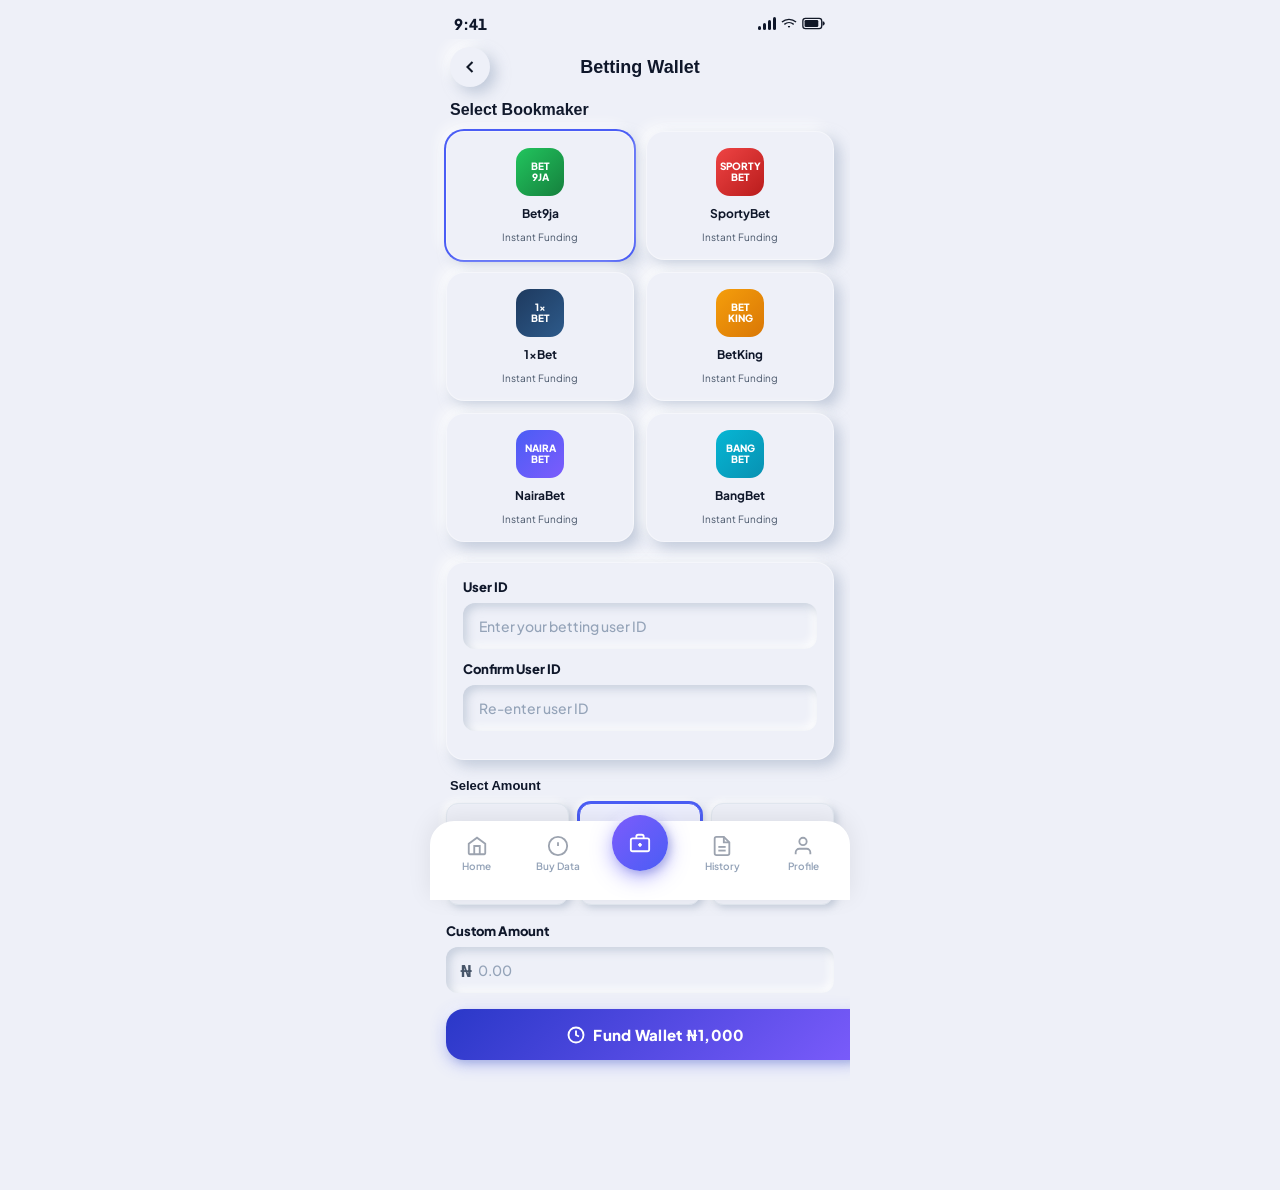
==== betting.html @ 4a7c75a3 "Add files via upload" ====
<!DOCTYPE html>
<html lang="en">
<head>
<meta charset="UTF-8">
<meta name="viewport" content="width=device-width, initial-scale=1.0, maximum-scale=1.0, user-scalable=no">
<title>Betting — BUMI Network</title>
<link rel="stylesheet" href="design-system.css">
<style>
.topbar{display:flex;justify-content:space-between;align-items:center;padding:8px 20px 14px}
.tb-back{width:40px;height:40px;border-radius:50%;background:var(--bg);display:flex;align-items:center;justify-content:center;cursor:pointer;box-shadow:var(--n-shadow)}
.tb-title{font-size:18px;font-weight:800;color:var(--txt);font-family:'Clash Display',sans-serif}

.book-grid{display:grid;grid-template-columns:repeat(2,1fr);gap:12px;padding:0 16px 20px}
.bookmaker{background:var(--bg);border-radius:var(--r-md);padding:16px;box-shadow:var(--n-shadow);border:1px solid rgba(255,255,255,.4);cursor:pointer;transition:all .2s;display:flex;flex-direction:column;align-items:center;gap:10px}
.bookmaker:active{box-shadow:var(--n-shadow-in);transform:scale(0.97)}
.bookmaker.sel{box-shadow:0 0 0 2px var(--b5),var(--n-shadow)}
.bm-logo{width:48px;height:48px;border-radius:14px;display:flex;align-items:center;justify-content:center;font-size:10px;font-weight:900;color:#fff;text-align:center;line-height:1.1}
.bm-name{font-size:12px;font-weight:700;color:var(--txt);text-align:center}
.bm-sub{font-size:10px;color:var(--txt2);text-align:center}

.bet9ja{background:linear-gradient(135deg,#22c55e,#15803d)}
.sporty{background:linear-gradient(135deg,#ef4444,#b91c1c)}
.xbet{background:linear-gradient(135deg,#1e3a5f,#2d5a8a)}
.betking{background:linear-gradient(135deg,#f59e0b,#d97706)}
.nairabet{background:linear-gradient(135deg,#4a5df5,#7c5cfc)}
.bangbet{background:linear-gradient(135deg,#06b6d4,#0891b2)}

.form-card{margin:0 16px 18px;background:var(--bg);border-radius:var(--r-md);padding:16px;box-shadow:var(--n-shadow);border:1px solid rgba(255,255,255,.4)}
.form-card label{font-size:13px;font-weight:800;color:var(--txt);margin-bottom:8px;display:block}
.form-card .n-input{margin-bottom:12px}

.amt-title{font-size:13px;font-weight:800;color:var(--txt);margin:0 20px 10px;font-family:'Clash Display',sans-serif}
.qamts{display:grid;grid-template-columns:repeat(3,1fr);gap:10px;padding:0 16px 18px}
.qamt{background:var(--bg);border:1.5px solid var(--border);border-radius:var(--r-sm);padding:14px 4px;text-align:center;font-size:13px;font-weight:700;color:var(--txt);cursor:pointer;transition:all .15s;box-shadow:var(--n-shadow-sm)}
.qamt.sel,.qamt:hover{border-color:var(--b5);color:var(--b5);background:var(--lightblue);box-shadow:0 0 0 2px var(--b5),var(--n-shadow-sm)}

.pay-btn{margin:0 16px 30px}
</style>
</head>
<body>
<div class="app-wrap">

<div class="screen active">
  <div class="sb">
    <span class="sb-time">9:41</span>
    <div class="sb-right">
      <div class="bars"><b></b><b></b><b></b><b></b></div>
      <svg width="16" height="16" viewBox="0 0 24 24" fill="none" stroke="#111827" stroke-width="2"><path d="M1.42 9a16 16 0 0 1 21.16 0M5 12.55a11 11 0 0 1 14.08 0M10.54 16.1a6 6 0 0 1 2.92 0M12 20h.01"/></svg>
      <svg width="24" height="13" viewBox="0 0 28 14"><rect x="1" y="1" width="22" height="12" rx="3" fill="none" stroke="#111827" stroke-width="1.5"/><rect x="3" y="3" width="16" height="8" rx="1.5" fill="#111827"/><path d="M24 4.5v5a2 2 0 0 0 0-5z" fill="#111827"/></svg>
    </div>
  </div>
  <div class="sc">
    <div class="topbar">
      <div class="tb-back" onclick="location.href='home.html'"><svg width="20" height="20" viewBox="0 0 24 24" fill="none" stroke="#111827" stroke-width="2.5"><polyline points="15 18 9 12 15 6"/></svg></div>
      <span class="tb-title">Betting Wallet</span>
      <div style="width:40px"></div>
    </div>

    <div class="sh"><span class="sh-title">Select Bookmaker</span></div>
    <div class="book-grid">
      <div class="bookmaker sel" onclick="selBook(this)">
        <div class="bm-logo bet9ja">BET<br>9JA</div>
        <div class="bm-name">Bet9ja</div>
        <div class="bm-sub">Instant Funding</div>
      </div>
      <div class="bookmaker" onclick="selBook(this)">
        <div class="bm-logo sporty">SPORTY<br>BET</div>
        <div class="bm-name">SportyBet</div>
        <div class="bm-sub">Instant Funding</div>
      </div>
      <div class="bookmaker" onclick="selBook(this)">
        <div class="bm-logo xbet">1x<br>BET</div>
        <div class="bm-name">1xBet</div>
        <div class="bm-sub">Instant Funding</div>
      </div>
      <div class="bookmaker" onclick="selBook(this)">
        <div class="bm-logo betking">BET<br>KING</div>
        <div class="bm-name">BetKing</div>
        <div class="bm-sub">Instant Funding</div>
      </div>
      <div class="bookmaker" onclick="selBook(this)">
        <div class="bm-logo nairabet">NAIRA<br>BET</div>
        <div class="bm-name">NairaBet</div>
        <div class="bm-sub">Instant Funding</div>
      </div>
      <div class="bookmaker" onclick="selBook(this)">
        <div class="bm-logo bangbet">BANG<br>BET</div>
        <div class="bm-name">BangBet</div>
        <div class="bm-sub">Instant Funding</div>
      </div>
    </div>

    <div class="form-card">
      <label>User ID</label>
      <input type="text" class="n-input" placeholder="Enter your betting user ID">
      <label>Confirm User ID</label>
      <input type="text" class="n-input" placeholder="Re-enter user ID">
    </div>

    <div class="amt-title">Select Amount</div>
    <div class="qamts">
      <div class="qamt" onclick="selAmt(this)">₦500</div>
      <div class="qamt sel" onclick="selAmt(this)">₦1,000</div>
      <div class="qamt" onclick="selAmt(this)">₦2,000</div>
      <div class="qamt" onclick="selAmt(this)">₦5,000</div>
      <div class="qamt" onclick="selAmt(this)">₦10,000</div>
      <div class="qamt" onclick="selAmt(this)">₦20,000</div>
    </div>

    <div style="margin:0 16px 16px">
      <label style="font-size:13px;font-weight:800;color:var(--txt);margin-bottom:8px;display:block">Custom Amount</label>
      <div style="position:relative">
        <span style="position:absolute;left:14px;top:50%;transform:translateY(-50%);font-weight:800;color:var(--txt2)">₦</span>
        <input type="number" class="n-input" placeholder="0.00" style="padding-left:32px">
      </div>
    </div>

    <button class="btn-primary pay-btn w-full" onclick="this.textContent='Processing...';setTimeout(()=>{this.textContent='✓ Wallet Funded!';this.style.background='var(--green)'},1500)">
      <svg width="18" height="18" viewBox="0 0 24 24" fill="none" stroke="white" stroke-width="2.5"><circle cx="12" cy="12" r="10"/><path d="M12 6v6l4 2"/></svg>
      Fund Wallet ₦1,000
    </button>
  </div>

  <div class="nav">
    <div class="ni" onclick="location.href='home.html'"><svg viewBox="0 0 24 24" fill="none" stroke="#9ca3af" stroke-width="2"><path d="M3 9.5L12 3l9 6.5V20a1 1 0 0 1-1 1H4a1 1 0 0 1-1-1z"/><polyline points="9 21 9 12 15 12 15 21"/></svg><span class="ni-lbl">Home</span></div>
    <div class="ni" onclick="location.href='buy-data.html'"><svg viewBox="0 0 24 24" fill="none" stroke="#9ca3af" stroke-width="2"><circle cx="12" cy="12" r="10"/><line x1="12" y1="8" x2="12" y2="12"/><line x1="12" y1="16" x2="12.01" y2="16"/></svg><span class="ni-lbl">Buy Data</span></div>
    <div class="ncb" onclick="location.href='wallet.html'"><svg viewBox="0 0 24 24" fill="none" stroke="white" stroke-width="2"><rect x="2" y="7" width="20" height="14" rx="2"/><path d="M16 7V5a2 2 0 0 0-2-2h-4a2 2 0 0 0-2 2v2"/><line x1="12" y1="12" x2="12" y2="16"/><line x1="10" y1="14" x2="14" y2="14"/></svg></div>
    <div class="ni" onclick="location.href='history.html'"><svg viewBox="0 0 24 24" fill="none" stroke="#9ca3af" stroke-width="2"><path d="M14 2H6a2 2 0 0 0-2 2v16a2 2 0 0 0 2 2h12a2 2 0 0 0 2-2V8z"/><polyline points="14 2 14 8 20 8"/><line x1="16" y1="13" x2="8" y2="13"/><line x1="16" y1="17" x2="8" y2="17"/></svg><span class="ni-lbl">History</span></div>
    <div class="ni" onclick="location.href='profile.html'"><svg viewBox="0 0 24 24" fill="none" stroke="#9ca3af" stroke-width="2"><path d="M20 21v-2a4 4 0 0 0-4-4H8a4 4 0 0 0-4 4v2"/><circle cx="12" cy="7" r="4"/></svg><span class="ni-lbl">Profile</span></div>
  </div>
</div>

<script>
function selBook(el){
  el.closest('.book-grid').querySelectorAll('.bookmaker').forEach(b=>b.classList.remove('sel'));
  el.classList.add('sel');
}
function selAmt(el){
  el.closest('.qamts').querySelectorAll('.qamt').forEach(a=>a.classList.remove('sel'));
  el.classList.add('sel');
}
</script>
</body>
</html>
---- design-system.css ----
/* ============================================================
   BUMI Network — Design System
   ============================================================ */

/* ── Google Fonts ── */
@import url('https://fonts.googleapis.com/css2?family=Plus+Jakarta+Sans:wght@400;500;600;700;800;900&family=Clash+Display:wght@400;500;600;700;800;900&display=swap');

/* ── CSS Variables ── */
:root {
  /* Brand */
  --b1:#0b0f2e; --b2:#141a4a; --b3:#1e2875; --b4:#2a38c8;
  --b5:#4a5df5; --b6:#7c5cfc; --b7:#a78bfa;
  /* Accents */
  --green:#22c55e; --red:#ef4444; --amber:#f59e0b; --orange:#f97316;
  /* Text */
  --txt:#0f172a; --txt2:#475569; --txt3:#94a3b8; --txt4:#cbd5e1;
  /* Surfaces */
  --bg:#eef0f8; --surface:#ffffff; --surface2:#f8fafc;
  --border:#e2e8f0; --lightblue:#eef0ff;
  /* Neumorphism shadows */
  --n-shadow: 6px 6px 14px rgba(163,177,198,0.6),
             -6px -6px 14px rgba(255,255,255,0.8);
  --n-shadow-in: inset 4px 4px 8px rgba(163,177,198,0.5),
                 inset -4px -4px 8px rgba(255,255,255,0.9);
  --n-shadow-sm: 3px 3px 7px rgba(163,177,198,0.5),
                -3px -3px 7px rgba(255,255,255,0.8);
  /* Glass */
  --glass: rgba(255,255,255,0.08);
  --glass-border: rgba(255,255,255,0.15);
  /* Radii */
  --r-sm:12px; --r-md:18px; --r-lg:24px; --r-xl:32px; --r-full:9999px;
  /* Transitions */
  --ease: cubic-bezier(0.4,0,0.2,1);
}

/* ── Reset ── */
*,*::before,*::after{margin:0;padding:0;box-sizing:border-box;-webkit-tap-highlight-color:transparent}
html{scroll-behavior:smooth}
body{font-family:'Plus Jakarta Sans',-apple-system,BlinkMacSystemFont,'Segoe UI',sans-serif;background:var(--bg);color:var(--txt);min-height:100vh;overflow-x:hidden}
h1,h2,h3,h4,h5,h6{font-family:'Clash Display','Plus Jakarta Sans',sans-serif;font-weight:800;line-height:1.15}

/* ── Mobile Container ── */
.app-wrap{width:100%;max-width:420px;margin:0 auto;min-height:100vh;position:relative;background:var(--bg)}

/* ── Screen System ── */
.screen{display:none;flex-direction:column;min-height:100vh;position:relative}
.screen.active{display:flex}

/* ── Scrollable Body ── */
.sc{flex:1;overflow-y:auto;overflow-x:hidden;-webkit-overflow-scrolling:touch;scrollbar-width:none;padding-bottom:100px}
.sc::-webkit-scrollbar{display:none}

/* ── Status Bar ── */
.sb{display:flex;justify-content:space-between;align-items:center;padding:14px 24px 6px;flex-shrink:0}
.sb-time{font-size:15px;font-weight:800;color:var(--txt);font-variant-numeric:tabular-nums}
.sb-right{display:flex;align-items:center;gap:5px}
.bars{display:flex;align-items:flex-end;gap:2px}
.bars b{display:block;width:3px;border-radius:1.5px;background:var(--txt)}
.bars b:nth-child(1){height:4px}
.bars b:nth-child(2){height:7px}
.bars b:nth-child(3){height:10px}
.bars b:nth-child(4){height:13px}

/* ── Bottom Nav ── */
.nav{position:fixed;bottom:0;left:50%;transform:translateX(-50%);width:100%;max-width:420px;background:var(--surface);display:flex;justify-content:space-around;align-items:center;padding:10px 6px 24px;box-shadow:0 -4px 24px rgba(0,0,0,.08);z-index:100;border-radius:24px 24px 0 0}
.ni{display:flex;flex-direction:column;align-items:center;gap:3px;cursor:pointer;min-width:54px;padding:4px 0;transition:transform .2s var(--ease)}
.ni:active{transform:scale(0.92)}
.ni-lbl{font-size:10px;font-weight:600;color:var(--txt3);transition:color .2s}
.ni.on .ni-lbl{color:var(--b5);font-weight:800}
.ni svg{width:22px;height:22px;transition:stroke .2s}
.ni.on svg{stroke:var(--b5)}
.ncb{width:56px;height:56px;border-radius:50%;background:linear-gradient(135deg,var(--b6),var(--b5));display:flex;align-items:center;justify-content:center;box-shadow:0 6px 20px rgba(100,90,255,.5),var(--n-shadow-sm);cursor:pointer;margin-top:-22px;flex-shrink:0;transition:transform .2s var(--ease),box-shadow .3s}
.ncb:active{transform:scale(0.92)}
.ncb:hover{box-shadow:0 8px 28px rgba(100,90,255,.6),var(--n-shadow-sm)}
.ncb svg{width:22px;height:22px}

/* ── Neumorphic Cards ── */
.n-card{background:var(--bg);border-radius:var(--r-md);box-shadow:var(--n-shadow);transition:all .25s var(--ease);border:1px solid rgba(255,255,255,0.4)}
.n-card:active{box-shadow:var(--n-shadow-in);transform:scale(0.98)}
.n-card-flat{background:var(--bg);border-radius:var(--r-md);box-shadow:var(--n-shadow-sm);border:1px solid rgba(255,255,255,0.3)}

/* ── Glass Cards ── */
.glass{background:var(--glass);backdrop-filter:blur(20px);-webkit-backdrop-filter:blur(20px);border:1px solid var(--glass-border);border-radius:var(--r-lg)}

/* ── Buttons ── */
.btn-primary{background:linear-gradient(135deg,var(--b4),var(--b6));color:#fff;border:none;border-radius:var(--r-md);padding:16px;font-size:15px;font-weight:800;cursor:pointer;display:flex;align-items:center;justify-content:center;gap:8px;letter-spacing:.3px;box-shadow:0 4px 16px rgba(74,93,245,.35),var(--n-shadow-sm);transition:all .25s var(--ease);font-family:inherit}
.btn-primary:hover{transform:translateY(-2px);box-shadow:0 6px 24px rgba(74,93,245,.45),var(--n-shadow-sm)}
.btn-primary:active{transform:translateY(0);box-shadow:0 2px 8px rgba(74,93,245,.3)}
.btn-outline{background:var(--bg);color:var(--b5);border:2px solid var(--b5);border-radius:var(--r-md);padding:14px;font-size:15px;font-weight:700;cursor:pointer;transition:all .2s;font-family:inherit}
.btn-outline:hover{background:var(--lightblue)}

/* ── Inputs ── */
.n-input{background:var(--bg);box-shadow:var(--n-shadow-in);border:none;border-radius:var(--r-sm);padding:14px 16px;font-size:14px;font-weight:600;color:var(--txt);font-family:inherit;width:100%;outline:none;transition:box-shadow .2s}
.n-input:focus{box-shadow:var(--n-shadow-in),0 0 0 2px var(--b5)}
.n-input::placeholder{color:var(--txt3);font-weight:500}

/* ── Section Header ── */
.sh{display:flex;justify-content:space-between;align-items:center;padding:0 20px 12px}
.sh-title{font-size:16px;font-weight:800;color:var(--txt);font-family:'Clash Display',sans-serif}
.sh-link{font-size:12px;font-weight:700;color:var(--b5);display:flex;align-items:center;gap:2px;cursor:pointer;transition:opacity .2s}
.sh-link:hover{opacity:.7}

/* ── Animations ── */
@keyframes float {
  0%,100%{transform:translateY(0)}
  50%{transform:translateY(-8px)}
}
@keyframes pulse-glow {
  0%,100%{box-shadow:0 0 0 0 rgba(74,93,245,.4)}
  50%{box-shadow:0 0 20px 8px rgba(74,93,245,.15)}
}
@keyframes sparkle {
  0%,100%{opacity:0;transform:scale(0) rotate(0deg)}
  50%{opacity:1;transform:scale(1) rotate(180deg)}
}
@keyframes slideUp {
  from{opacity:0;transform:translateY(30px)}
  to{opacity:1;transform:translateY(0)}
}
@keyframes fadeIn {
  from{opacity:0}
  to{opacity:1}
}
@keyframes shimmer {
  0%{background-position:-200% 0}
  100%{background-position:200% 0}
}
@keyframes spin-slow {
  from{transform:rotate(0deg)}
  to{transform:rotate(360deg)}
}
@keyframes bounce-in {
  0%{transform:scale(0.3);opacity:0}
  50%{transform:scale(1.05)}
  70%{transform:scale(0.95)}
  100%{transform:scale(1);opacity:1}
}
.animate-slideUp{animation:slideUp .5s var(--ease) forwards}
.animate-fadeIn{animation:fadeIn .4s var(--ease) forwards}
.animate-bounceIn{animation:bounce-in .6s var(--ease) forwards}
.float{animation:float 3s ease-in-out infinite}
.pulse-glow{animation:pulse-glow 2s ease-in-out infinite}

/* ── Ambient Orbs ── */
.orb{position:absolute;border-radius:50%;filter:blur(60px);pointer-events:none;z-index:0;opacity:.5}
.orb-1{width:200px;height:200px;background:linear-gradient(135deg,var(--b5),var(--b6));top:-60px;right:-40px}
.orb-2{width:160px;height:160px;background:linear-gradient(135deg,var(--b6),var(--b7));bottom:10%;left:-50px;opacity:.3}
.orb-3{width:120px;height:120px;background:linear-gradient(135deg,var(--green),var(--b5));top:40%;right:-30px;opacity:.25}

/* ── Sparkle Elements ── */
.sparkle{position:absolute;width:4px;height:4px;background:#fff;border-radius:50%;animation:sparkle 2s ease-in-out infinite}

/* ── Scrollbar hide utility ── */
.hide-scroll::-webkit-scrollbar{display:none}
.hide-scroll{scrollbar-width:none}

/* ── Utility ── */
.text-gradient{background:linear-gradient(135deg,var(--b4),var(--b6));-webkit-background-clip:text;-webkit-text-fill-color:transparent;background-clip:text}
.fw-800{font-weight:800}
.fw-900{font-weight:900}
.text-center{text-align:center}
.w-full{width:100%}
.mt-1{margin-top:4px}.mt-2{margin-top:8px}.mt-3{margin-top:12px}.mt-4{margin-top:16px}
.mb-1{margin-bottom:4px}.mb-2{margin-bottom:8px}.mb-3{margin-bottom:12px}.mb-4{margin-bottom:16px}
.px-4{padding-left:16px;padding-right:16px}
.py-3{padding-top:12px;padding-bottom:12px}
.gap-2{gap:8px}.gap-3{gap:12px}
.flex{display:flex}.flex-col{flex-direction:column}.items-center{align-items:center}.justify-between{justify-content:space-between}.justify-center{justify-content:center}
.grid{display:grid}
.relative{position:relative}.overflow-hidden{overflow:hidden}
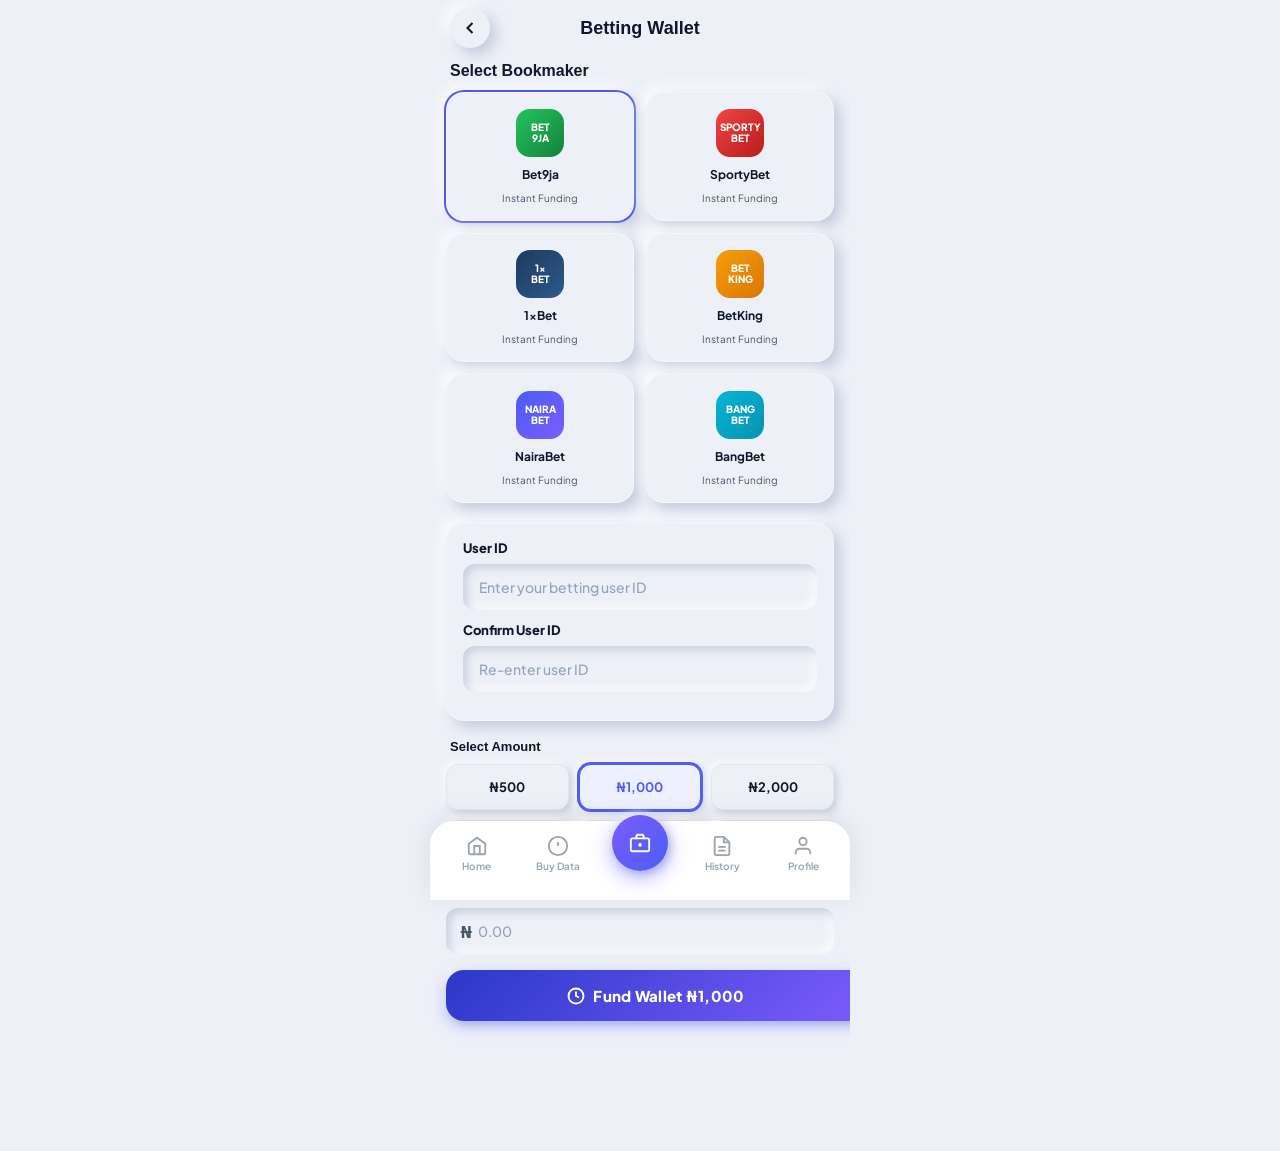
==== commit dc9bbbe0: "Update betting.html" ====
--- a/betting.html
+++ b/betting.html
@@ -41,14 +41,7 @@
 <div class="app-wrap">
 
 <div class="screen active">
-  <div class="sb">
-    <span class="sb-time">9:41</span>
-    <div class="sb-right">
-      <div class="bars"><b></b><b></b><b></b><b></b></div>
-      <svg width="16" height="16" viewBox="0 0 24 24" fill="none" stroke="#111827" stroke-width="2"><path d="M1.42 9a16 16 0 0 1 21.16 0M5 12.55a11 11 0 0 1 14.08 0M10.54 16.1a6 6 0 0 1 2.92 0M12 20h.01"/></svg>
-      <svg width="24" height="13" viewBox="0 0 28 14"><rect x="1" y="1" width="22" height="12" rx="3" fill="none" stroke="#111827" stroke-width="1.5"/><rect x="3" y="3" width="16" height="8" rx="1.5" fill="#111827"/><path d="M24 4.5v5a2 2 0 0 0 0-5z" fill="#111827"/></svg>
-    </div>
-  </div>
+
   <div class="sc">
     <div class="topbar">
       <div class="tb-back" onclick="location.href='home.html'"><svg width="20" height="20" viewBox="0 0 24 24" fill="none" stroke="#111827" stroke-width="2.5"><polyline points="15 18 9 12 15 6"/></svg></div>
@@ -141,4 +134,4 @@
 }
 </script>
 </body>
-</html>+</html>
